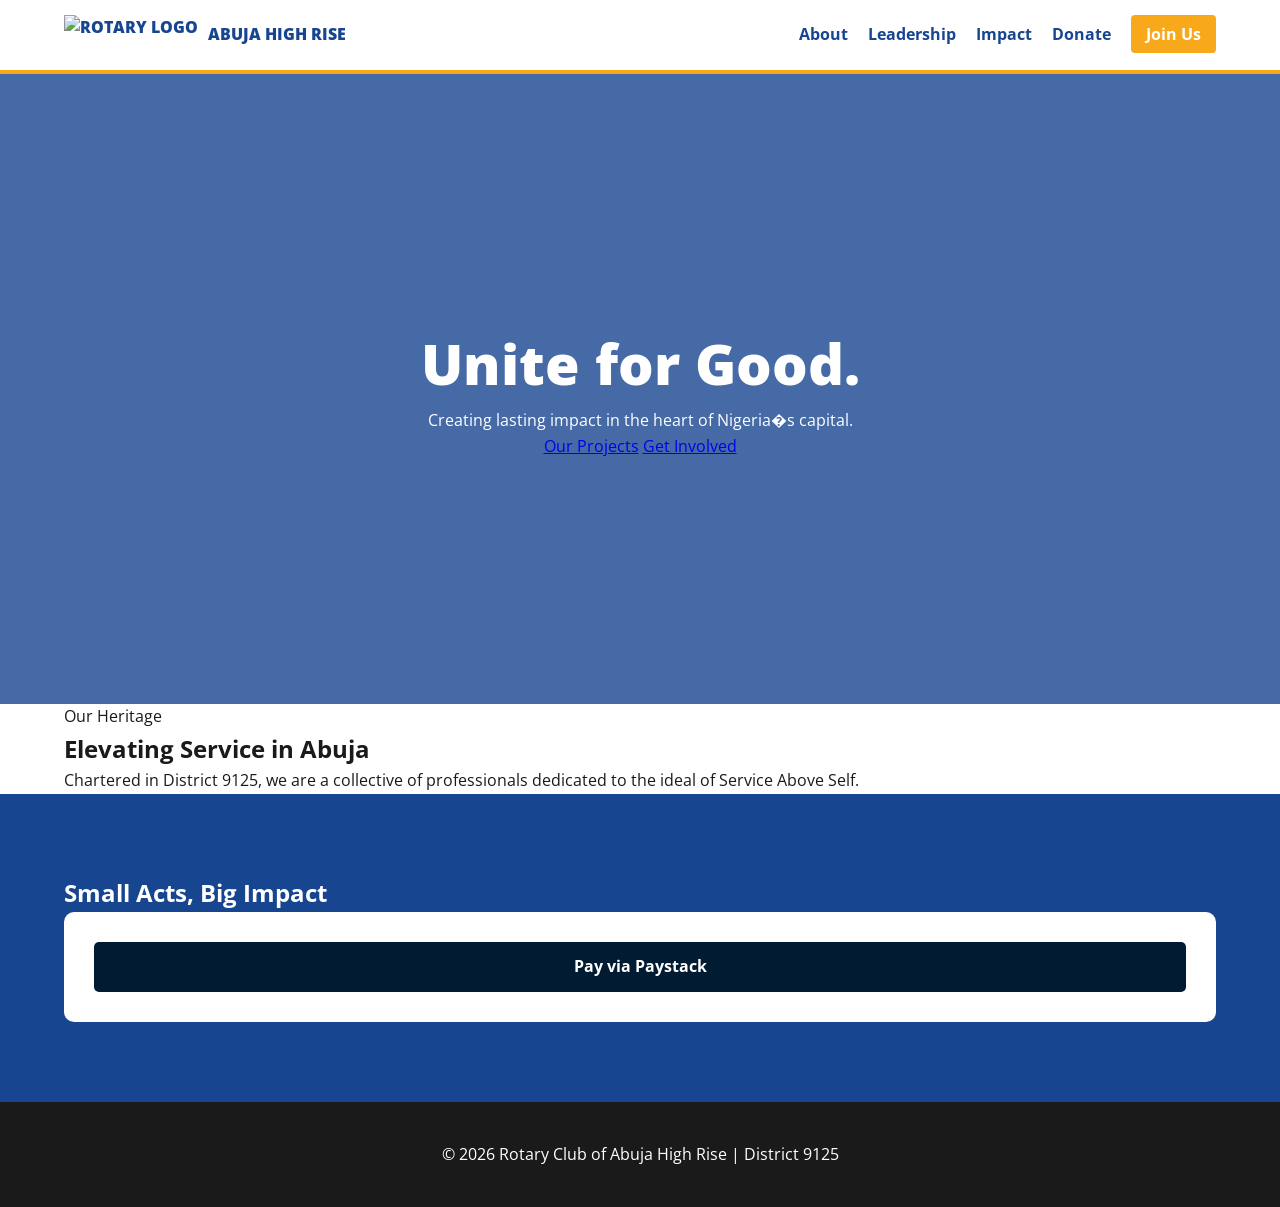
==== index.html @ 2c09dead "Initial 10/10 Build for Rotary Abuja High Rise" ====
<!DOCTYPE html>
<html lang="en">
<head>
    <meta charset="UTF-8">
    <meta name="viewport" content="width=device-width, initial-scale=1.0">
    <title>Rotary Club of Abuja High Rise | People of Action</title>
    <link href="https://fonts.googleapis.com/css2?family=Open+Sans:wght@400;600;700;800&display=swap" rel="stylesheet">
    <link rel="stylesheet" href="style.css">
</head>
<body>
    <header>
        <nav class="container">
            <div class="logo">
                <img src="https://brandcenter.rotary.org/resource/logo-masterbrand-signature.png" alt="Rotary Logo">
                <span>Abuja High Rise</span>
            </div>
            <ul class="nav-links">
                <li><a href="#about">About</a></li>
                <li><a href="#leadership">Leadership</a></li>
                <li><a href="#projects">Impact</a></li>
                <li><a href="#donate">Donate</a></li>
                <li><a href="#join" class="btn-gold">Join Us</a></li>
            </ul>
        </nav>
    </header>
    <section class="hero">
        <div class="hero-content container">
            <h1>Unite for Good.</h1>
            <p>Creating lasting impact in the heart of Nigeria�s capital.</p>
            <div class="hero-btns">
                <a href="#projects" class="btn-white">Our Projects</a>
                <a href="#join" class="btn-outline">Get Involved</a>
            </div>
        </div>
    </section>
    <section id="about" class="about-section container">
        <div class="about-grid">
            <div class="about-text">
                <span class="pre-title">Our Heritage</span>
                <h2>Elevating Service in Abuja</h2>
                <p>Chartered in District 9125, we are a collective of professionals dedicated to the ideal of Service Above Self.</p>
            </div>
        </div>
    </section>
    <section id="donate" class="donate-section">
        <div class="container donate-grid">
            <div class="donate-info"><h2>Small Acts, Big Impact</h2></div>
            <div class="payment-box">
                <a href="#" class="pay-btn paystack">Pay via Paystack</a>
            </div>
        </div>
    </section>
    <footer>
        <p>&copy; 2026 Rotary Club of Abuja High Rise | District 9125</p>
    </footer>
    <script src="script.js"></script>
</body>
</html>
---- style.css ----
:root { --rotary-blue: #17458F; --rotary-gold: #F7A81B; --white: #FFFFFF; --dark: #1a1a1a; }
* { box-sizing: border-box; margin: 0; padding: 0; scroll-behavior: smooth; }
body { font-family: 'Open Sans', sans-serif; color: var(--dark); line-height: 1.6; }
.container { width: 90%; max-width: 1200px; margin: auto; }
header { background: var(--white); padding: 15px 0; border-bottom: 4px solid var(--rotary-gold); position: sticky; top: 0; z-index: 1000; }
nav { display: flex; justify-content: space-between; align-items: center; }
.logo { display: flex; align-items: center; font-weight: 800; color: var(--rotary-blue); text-transform: uppercase; }
.logo img { height: 40px; margin-right: 10px; }
.nav-links { display: flex; list-style: none; gap: 20px; }
.nav-links a { text-decoration: none; color: var(--rotary-blue); font-weight: 700; }
.btn-gold { background: var(--rotary-gold); color: white !important; padding: 8px 15px; border-radius: 4px; }
.hero { background: linear-gradient(rgba(23,69,143,0.8), rgba(23,69,143,0.8)), url('hero.jpg') center/cover; height: 70vh; display: flex; align-items: center; color: white; text-align: center; }
.hero h1 { font-size: 3.5rem; font-weight: 800; }
.donate-section { background: var(--rotary-blue); color: white; padding: 80px 0; }
.payment-box { background: white; padding: 30px; border-radius: 10px; text-align: center; color: var(--dark); }
.pay-btn { display: block; padding: 12px; background: #011b33; color: white; text-decoration: none; border-radius: 5px; font-weight: 700; }
footer { background: var(--dark); color: white; text-align: center; padding: 40px 0; }
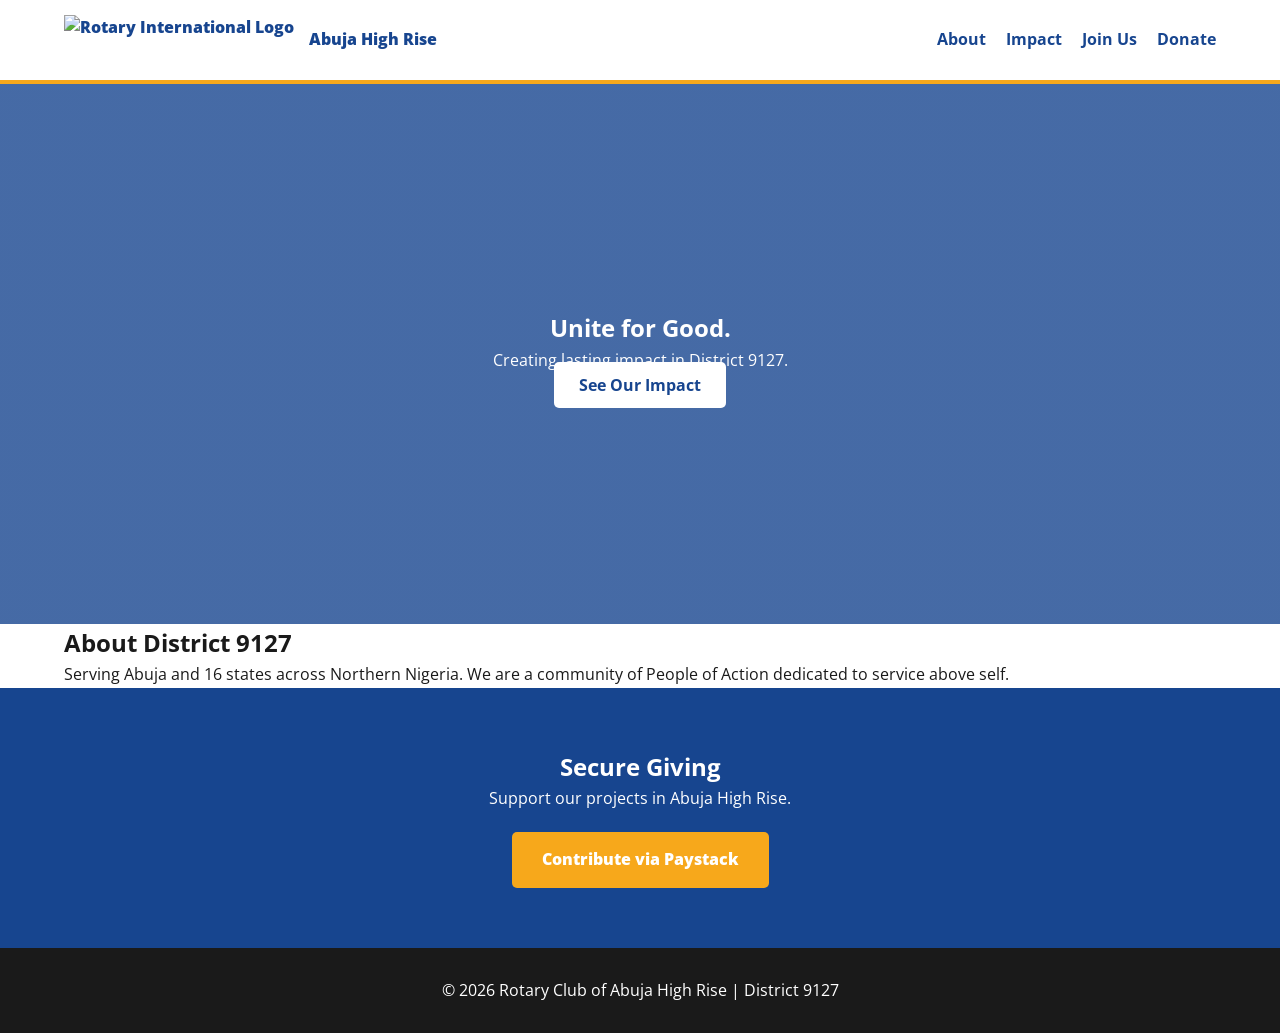
==== commit 08793701: "FINAL DEPLOY: District 9127 structure fixed" ====
--- a/index.html
+++ b/index.html
@@ -3,7 +3,7 @@
 <head>
     <meta charset="UTF-8">
     <meta name="viewport" content="width=device-width, initial-scale=1.0">
-    <title>Rotary Club of Abuja High Rise | People of Action</title>
+    <title>Rotary Club of Abuja High Rise | District 9127</title>
     <link href="https://fonts.googleapis.com/css2?family=Open+Sans:wght@400;600;700;800&display=swap" rel="stylesheet">
     <link rel="stylesheet" href="style.css">
 </head>
@@ -11,48 +11,43 @@
     <header>
         <nav class="container">
             <div class="logo">
-                <img src="https://brandcenter.rotary.org/resource/logo-masterbrand-signature.png" alt="Rotary Logo">
+                <img src="https://www.rotary.org/sites/all/themes/rotary_rotaryorg/images/logo-rotary.png" alt="Rotary International Logo">
                 <span>Abuja High Rise</span>
             </div>
             <ul class="nav-links">
                 <li><a href="#about">About</a></li>
-                <li><a href="#leadership">Leadership</a></li>
                 <li><a href="#projects">Impact</a></li>
-                <li><a href="#donate">Donate</a></li>
-                <li><a href="#join" class="btn-gold">Join Us</a></li>
+                <li><a href="#join">Join Us</a></li>
+                <li><a href="#donate" class="btn-gold">Donate</a></li>
             </ul>
         </nav>
     </header>
+
     <section class="hero">
         <div class="hero-content container">
             <h1>Unite for Good.</h1>
-            <p>Creating lasting impact in the heart of Nigeria�s capital.</p>
-            <div class="hero-btns">
-                <a href="#projects" class="btn-white">Our Projects</a>
-                <a href="#join" class="btn-outline">Get Involved</a>
-            </div>
+            <p>Creating lasting impact in District 9127.</p>
+            <a href="#projects" class="btn-white">See Our Impact</a>
         </div>
     </section>
-    <section id="about" class="about-section container">
-        <div class="about-grid">
-            <div class="about-text">
-                <span class="pre-title">Our Heritage</span>
-                <h2>Elevating Service in Abuja</h2>
-                <p>Chartered in District 9125, we are a collective of professionals dedicated to the ideal of Service Above Self.</p>
-            </div>
+
+    <section id="about" class="container section">
+        <h2>About District 9127</h2>
+        <p>Serving Abuja and 16 states across Northern Nigeria. We are a community of People of Action dedicated to service above self.</p>
+    </section>
+
+    <section id="donate" class="donate-section">
+        <div class="container">
+            <h2>Secure Giving</h2>
+            <p>Support our projects in Abuja High Rise.</p>
+            <a href="https://paystack.com" class="pay-btn">Contribute via Paystack</a>
         </div>
     </section>
-    <section id="donate" class="donate-section">
-        <div class="container donate-grid">
-            <div class="donate-info"><h2>Small Acts, Big Impact</h2></div>
-            <div class="payment-box">
-                <a href="#" class="pay-btn paystack">Pay via Paystack</a>
-            </div>
-        </div>
-    </section>
+
     <footer>
-        <p>&copy; 2026 Rotary Club of Abuja High Rise | District 9125</p>
+        <p>&copy; 2026 Rotary Club of Abuja High Rise | District 9127</p>
     </footer>
+
     <script src="script.js"></script>
 </body>
 </html>
--- a/style.css
+++ b/style.css
@@ -2,16 +2,18 @@
 * { box-sizing: border-box; margin: 0; padding: 0; scroll-behavior: smooth; }
 body { font-family: 'Open Sans', sans-serif; color: var(--dark); line-height: 1.6; }
 .container { width: 90%; max-width: 1200px; margin: auto; }
-header { background: var(--white); padding: 15px 0; border-bottom: 4px solid var(--rotary-gold); position: sticky; top: 0; z-index: 1000; }
+
+header { background: var(--white); padding: 15px 0; border-bottom: 4px solid var(--rotary-gold); position: sticky; top: 0; z-index: 9999; }
 nav { display: flex; justify-content: space-between; align-items: center; }
-.logo { display: flex; align-items: center; font-weight: 800; color: var(--rotary-blue); text-transform: uppercase; }
-.logo img { height: 40px; margin-right: 10px; }
-.nav-links { display: flex; list-style: none; gap: 20px; }
-.nav-links a { text-decoration: none; color: var(--rotary-blue); font-weight: 700; }
-.btn-gold { background: var(--rotary-gold); color: white !important; padding: 8px 15px; border-radius: 4px; }
-.hero { background: linear-gradient(rgba(23,69,143,0.8), rgba(23,69,143,0.8)), url('hero.jpg') center/cover; height: 70vh; display: flex; align-items: center; color: white; text-align: center; }
-.hero h1 { font-size: 3.5rem; font-weight: 800; }
-.donate-section { background: var(--rotary-blue); color: white; padding: 80px 0; }
-.payment-box { background: white; padding: 30px; border-radius: 10px; text-align: center; color: var(--dark); }
-.pay-btn { display: block; padding: 12px; background: #011b33; color: white; text-decoration: none; border-radius: 5px; font-weight: 700; }
-footer { background: var(--dark); color: white; text-align: center; padding: 40px 0; }
+.logo { display: flex; align-items: center; font-weight: 800; color: var(--rotary-blue); }
+.logo img { height: 50px; margin-right: 15px; }
+
+.nav-links { display: flex; list-style: none; gap: 20px; position: relative; z-index: 10000; }
+.nav-links a { text-decoration: none; color: var(--rotary-blue); font-weight: 700; cursor: pointer; }
+
+.hero { background: linear-gradient(rgba(23,69,143,0.8), rgba(23,69,143,0.8)), url('hero.jpg') center/cover; height: 60vh; display: flex; align-items: center; color: white; text-align: center; }
+.btn-white { background: white; color: var(--rotary-blue); padding: 12px 25px; text-decoration: none; border-radius: 5px; font-weight: bold; }
+
+.donate-section { background: var(--rotary-blue); color: white; text-align: center; padding: 60px 0; }
+.pay-btn { display: inline-block; background: var(--rotary-gold); color: white; padding: 15px 30px; text-decoration: none; border-radius: 5px; margin-top: 20px; font-weight: 800; }
+footer { background: var(--dark); color: white; text-align: center; padding: 30px 0; }
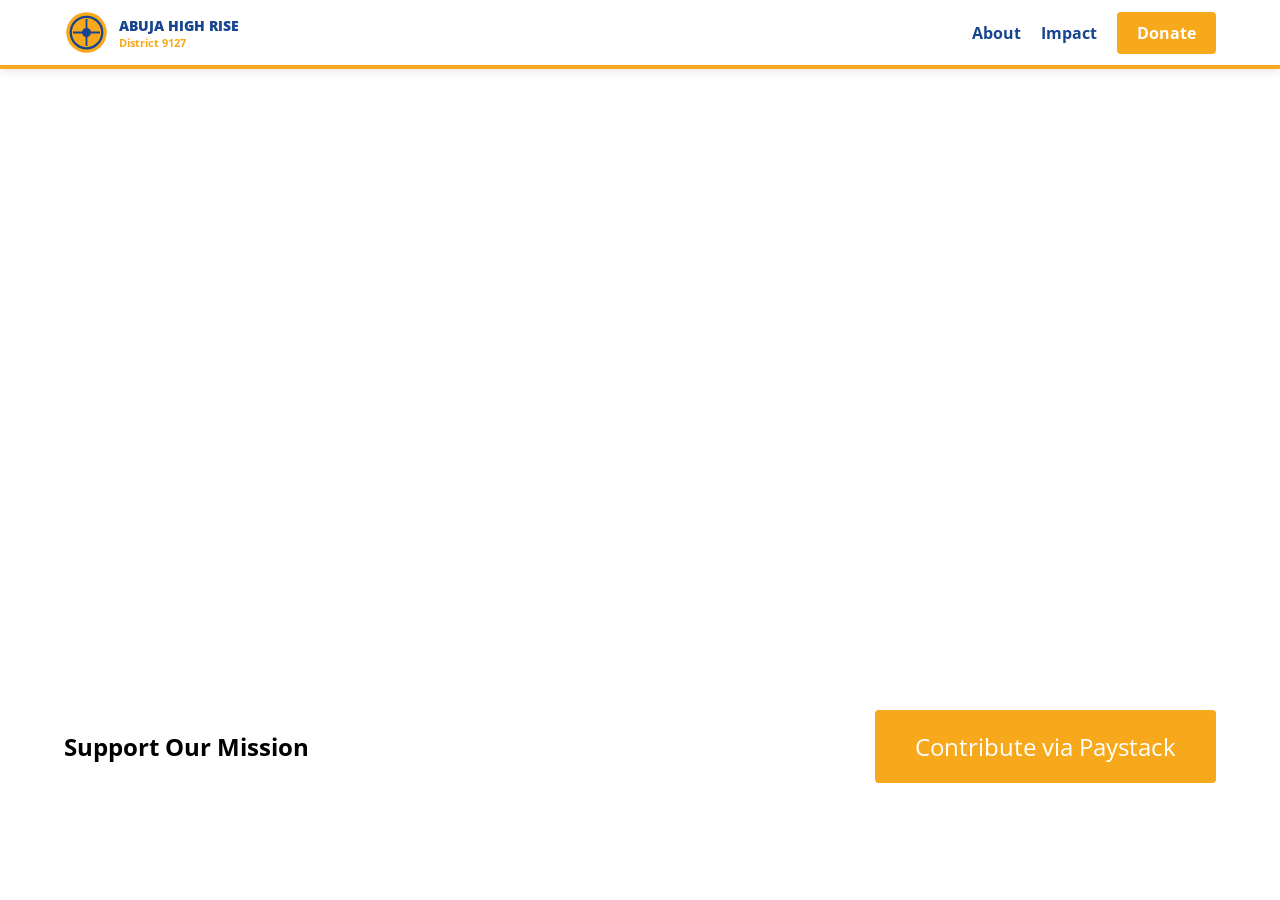
==== commit 03036d81: "ULTIMATE SYNC: Code, Logo, and Video Background" ====
--- a/index.html
+++ b/index.html
@@ -3,50 +3,51 @@
 <head>
     <meta charset="UTF-8">
     <meta name="viewport" content="width=device-width, initial-scale=1.0">
-    <title>Rotary Club of Abuja High Rise | District 9127</title>
-    <link href="https://fonts.googleapis.com/css2?family=Open+Sans:wght@400;600;700;800&display=swap" rel="stylesheet">
+    <title>Rotary Abuja High Rise | District 9127</title>
+    <link href="https://fonts.googleapis.com/css2?family=Open+Sans:wght@400;700;800&display=swap" rel="stylesheet">
     <link rel="stylesheet" href="style.css">
 </head>
-<body>
-    <header>
+<body class="watermark-bg">
+    <header class="main-header">
         <nav class="container">
-            <div class="logo">
-                <img src="https://www.rotary.org/sites/all/themes/rotary_rotaryorg/images/logo-rotary.png" alt="Rotary International Logo">
-                <span>Abuja High Rise</span>
+            <div class="logo-area">
+                <svg width="45" height="45" viewBox="0 0 100 100">
+                    <circle cx="50" cy="50" r="45" fill="#F7A81B" />
+                    <circle cx="50" cy="50" r="35" fill="none" stroke="#17458F" stroke-width="5" />
+                    <path d="M50 20 L50 80 M20 50 L80 50" stroke="#17458F" stroke-width="4"/>
+                    <circle cx="50" cy="50" r="10" fill="#17458F" />
+                </svg>
+                <div class="logo-text">
+                    <span class="club-name">Abuja High Rise</span>
+                    <span class="district-id">District 9127</span>
+                </div>
             </div>
             <ul class="nav-links">
                 <li><a href="#about">About</a></li>
                 <li><a href="#projects">Impact</a></li>
-                <li><a href="#join">Join Us</a></li>
-                <li><a href="#donate" class="btn-gold">Donate</a></li>
+                <li><a href="#donate" class="nav-cta">Donate</a></li>
             </ul>
         </nav>
     </header>
 
     <section class="hero">
+        <div class="video-container">
+            <video autoplay muted loop playsinline id="hero-video">
+                <source src="http://googleusercontent.com/generated_video_content/12130703399860979447" type="video/mp4">
+            </video>
+        </div>
         <div class="hero-content container">
-            <h1>Unite for Good.</h1>
-            <p>Creating lasting impact in District 9127.</p>
-            <a href="#projects" class="btn-white">See Our Impact</a>
+            <h1>People of Action.</h1>
+            <p>Serving Abuja and 16 Northern States in District 9127.</p>
         </div>
     </section>
 
-    <section id="about" class="container section">
-        <h2>About District 9127</h2>
-        <p>Serving Abuja and 16 states across Northern Nigeria. We are a community of People of Action dedicated to service above self.</p>
-    </section>
-
-    <section id="donate" class="donate-section">
+    <section id="donate" style="padding:100px 0; text-align:center;">
         <div class="container">
-            <h2>Secure Giving</h2>
-            <p>Support our projects in Abuja High Rise.</p>
-            <a href="https://paystack.com" class="pay-btn">Contribute via Paystack</a>
+            <h2>Support Our Mission</h2>
+            <a href="https://paystack.com" class="nav-cta" style="font-size:1.5rem; padding:20px 40px;">Contribute via Paystack</a>
         </div>
     </section>
-
-    <footer>
-        <p>&copy; 2026 Rotary Club of Abuja High Rise | District 9127</p>
-    </footer>
 
     <script src="script.js"></script>
 </body>
--- a/style.css
+++ b/style.css
@@ -1,19 +1,15 @@
-:root { --rotary-blue: #17458F; --rotary-gold: #F7A81B; --white: #FFFFFF; --dark: #1a1a1a; }
+:root { --rotary-blue: #17458F; --rotary-gold: #F7A81B; }
 * { box-sizing: border-box; margin: 0; padding: 0; scroll-behavior: smooth; }
-body { font-family: 'Open Sans', sans-serif; color: var(--dark); line-height: 1.6; }
-.container { width: 90%; max-width: 1200px; margin: auto; }
-
-header { background: var(--white); padding: 15px 0; border-bottom: 4px solid var(--rotary-gold); position: sticky; top: 0; z-index: 9999; }
-nav { display: flex; justify-content: space-between; align-items: center; }
-.logo { display: flex; align-items: center; font-weight: 800; color: var(--rotary-blue); }
-.logo img { height: 50px; margin-right: 15px; }
-
-.nav-links { display: flex; list-style: none; gap: 20px; position: relative; z-index: 10000; }
-.nav-links a { text-decoration: none; color: var(--rotary-blue); font-weight: 700; cursor: pointer; }
-
-.hero { background: linear-gradient(rgba(23,69,143,0.8), rgba(23,69,143,0.8)), url('hero.jpg') center/cover; height: 60vh; display: flex; align-items: center; color: white; text-align: center; }
-.btn-white { background: white; color: var(--rotary-blue); padding: 12px 25px; text-decoration: none; border-radius: 5px; font-weight: bold; }
-
-.donate-section { background: var(--rotary-blue); color: white; text-align: center; padding: 60px 0; }
-.pay-btn { display: inline-block; background: var(--rotary-gold); color: white; padding: 15px 30px; text-decoration: none; border-radius: 5px; margin-top: 20px; font-weight: 800; }
-footer { background: var(--dark); color: white; text-align: center; padding: 30px 0; }
+body { font-family: 'Open Sans', sans-serif; }
+.main-header { background: white; padding: 10px 0; border-bottom: 4px solid var(--rotary-gold); position: fixed; width: 100%; top: 0; z-index: 9999; box-shadow: 0 2px 10px rgba(0,0,0,0.1); }
+.container { width: 90%; max-width: 1200px; margin: auto; display: flex; justify-content: space-between; align-items: center; }
+.logo-area { display: flex; align-items: center; gap: 10px; }
+.logo-text { display: flex; flex-direction: column; }
+.club-name { font-weight: 800; color: var(--rotary-blue); text-transform: uppercase; font-size: 0.9rem; }
+.district-id { font-size: 0.7rem; color: var(--rotary-gold); font-weight: 700; }
+.nav-links { display: flex; list-style: none; gap: 20px; }
+.nav-links a { text-decoration: none; color: var(--rotary-blue); font-weight: 700; }
+.nav-cta { background: var(--rotary-gold); color: white !important; padding: 10px 20px; border-radius: 4px; text-decoration: none; }
+.hero { height: 60vh; display: flex; align-items: center; justify-content: center; color: white; text-align: center; margin-top: 70px; position: relative; overflow: hidden; }
+.video-container { position: absolute; top: 0; left: 0; width: 100%; height: 100%; z-index: -1; }
+#hero-video { width: 100%; height: 100%; object-fit: cover; filter: brightness(40%); }
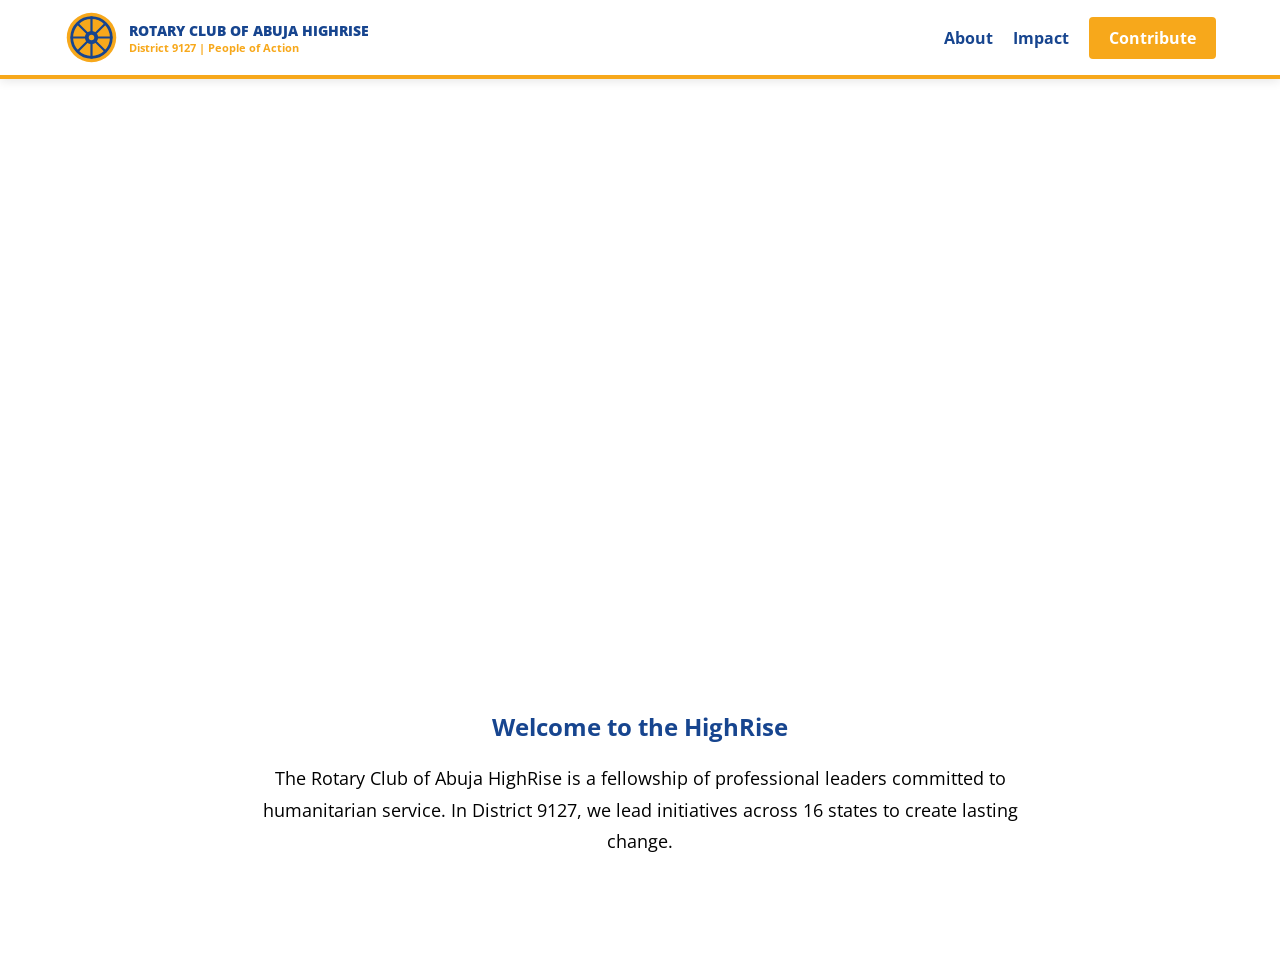
==== commit 774481c5: "FINAL: Applied HighRise branding and SVG logo" ====
--- a/index.html
+++ b/index.html
@@ -3,7 +3,7 @@
 <head>
     <meta charset="UTF-8">
     <meta name="viewport" content="width=device-width, initial-scale=1.0">
-    <title>Rotary Abuja High Rise | District 9127</title>
+    <title>Rotary Club of Abuja HighRise | District 9127</title>
     <link href="https://fonts.googleapis.com/css2?family=Open+Sans:wght@400;700;800&display=swap" rel="stylesheet">
     <link rel="stylesheet" href="style.css">
 </head>
@@ -11,21 +11,22 @@
     <header class="main-header">
         <nav class="container">
             <div class="logo-area">
-                <svg width="45" height="45" viewBox="0 0 100 100">
+                <svg width="55" height="55" viewBox="0 0 100 100" xmlns="http://www.w3.org/2000/svg">
                     <circle cx="50" cy="50" r="45" fill="#F7A81B" />
-                    <circle cx="50" cy="50" r="35" fill="none" stroke="#17458F" stroke-width="5" />
-                    <path d="M50 20 L50 80 M20 50 L80 50" stroke="#17458F" stroke-width="4"/>
-                    <circle cx="50" cy="50" r="10" fill="#17458F" />
+                    <circle cx="50" cy="50" r="36" fill="none" stroke="#17458F" stroke-width="5" />
+                    <path d="M50 12 L50 88 M12 50 L88 50 M24 24 L76 76 M24 76 L76 24" stroke="#17458F" stroke-width="4"/>
+                    <circle cx="50" cy="50" r="12" fill="#17458F" />
+                    <circle cx="50" cy="50" r="5" fill="#F7A81B" />
                 </svg>
                 <div class="logo-text">
-                    <span class="club-name">Abuja High Rise</span>
-                    <span class="district-id">District 9127</span>
+                    <span class="club-name">Rotary Club of Abuja HighRise</span>
+                    <span class="district-id">District 9127 | People of Action</span>
                 </div>
             </div>
             <ul class="nav-links">
                 <li><a href="#about">About</a></li>
                 <li><a href="#projects">Impact</a></li>
-                <li><a href="#donate" class="nav-cta">Donate</a></li>
+                <li><a href="https://paystack.com" class="nav-cta">Contribute</a></li>
             </ul>
         </nav>
     </header>
@@ -33,19 +34,22 @@
     <section class="hero">
         <div class="video-container">
             <video autoplay muted loop playsinline id="hero-video">
-                <source src="http://googleusercontent.com/generated_video_content/12130703399860979447" type="video/mp4">
+                <source src="https://googleusercontent.com/generated_video_content/12130703399860979447" type="video/mp4">
             </video>
         </div>
         <div class="hero-content container">
-            <h1>People of Action.</h1>
-            <p>Serving Abuja and 16 Northern States in District 9127.</p>
+            <h1>Service Above Self.</h1>
+            <p>Empowering Northern Nigeria through the 7 Areas of Focus.</p>
         </div>
     </section>
 
-    <section id="donate" style="padding:100px 0; text-align:center;">
-        <div class="container">
-            <h2>Support Our Mission</h2>
-            <a href="https://paystack.com" class="nav-cta" style="font-size:1.5rem; padding:20px 40px;">Contribute via Paystack</a>
+    <section id="about" style="padding:100px 0; background: #fff;">
+        <div class="container" style="display:block; text-align:center;">
+            <h2 style="color:#17458F; margin-bottom:20px;">Welcome to the HighRise</h2>
+            <p style="max-width:800px; margin:auto; font-size:1.1rem; line-height:1.8;">
+                The Rotary Club of Abuja HighRise is a fellowship of professional leaders committed to humanitarian service. 
+                In District 9127, we lead initiatives across 16 states to create lasting change.
+            </p>
         </div>
     </section>
 
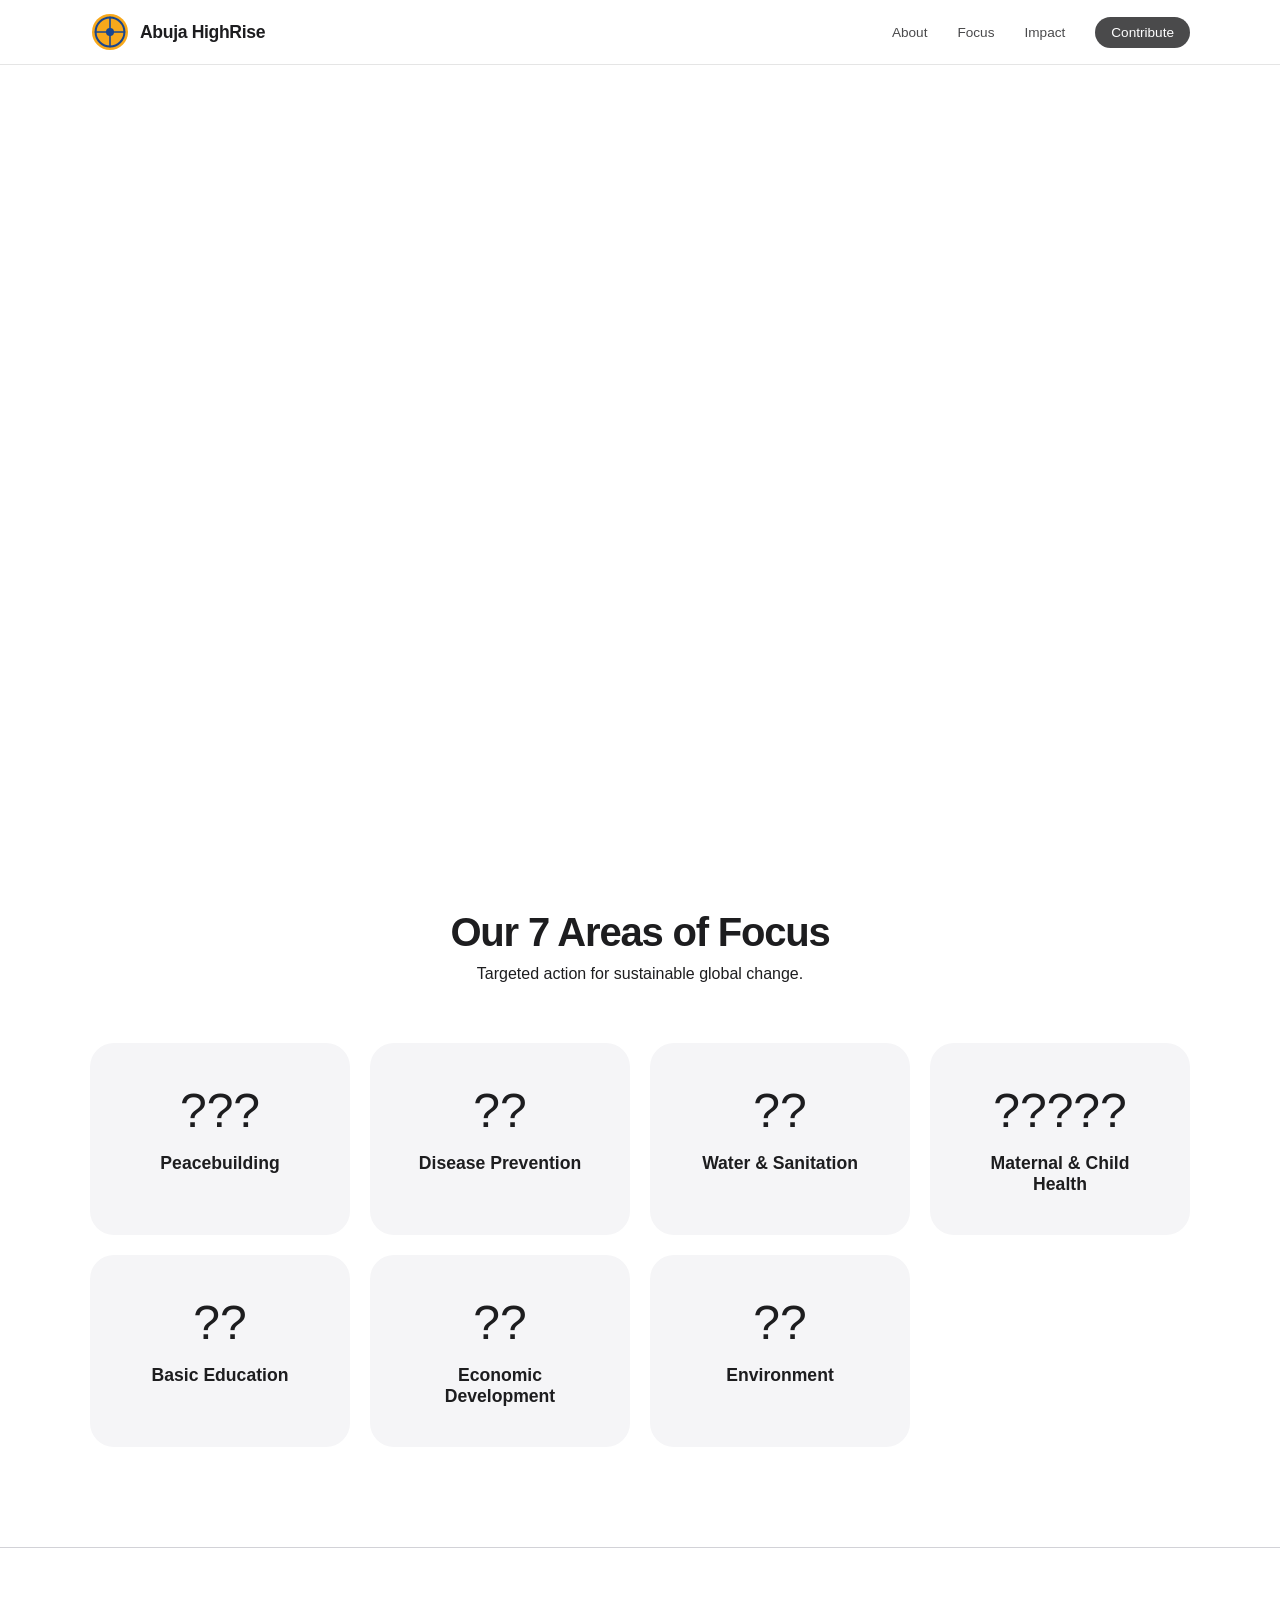
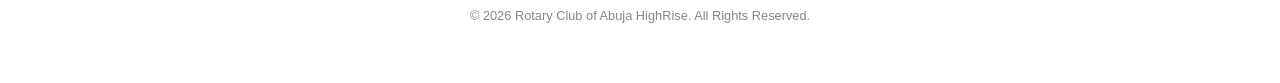
==== commit 2b1eee44: "APPLE 10/10 REBUILD: Minimalist UI, Glassmorphism, and 7 Areas of Focus" ====
--- a/index.html
+++ b/index.html
@@ -4,55 +4,62 @@
     <meta charset="UTF-8">
     <meta name="viewport" content="width=device-width, initial-scale=1.0">
     <title>Rotary Club of Abuja HighRise | District 9127</title>
-    <link href="https://fonts.googleapis.com/css2?family=Open+Sans:wght@400;700;800&display=swap" rel="stylesheet">
     <link rel="stylesheet" href="style.css">
 </head>
-<body class="watermark-bg">
-    <header class="main-header">
+<body>
+    <header class="glass-header">
         <nav class="container">
             <div class="logo-area">
-                <svg width="55" height="55" viewBox="0 0 100 100" xmlns="http://www.w3.org/2000/svg">
+                <svg width="40" height="40" viewBox="0 0 100 100">
                     <circle cx="50" cy="50" r="45" fill="#F7A81B" />
                     <circle cx="50" cy="50" r="36" fill="none" stroke="#17458F" stroke-width="5" />
-                    <path d="M50 12 L50 88 M12 50 L88 50 M24 24 L76 76 M24 76 L76 24" stroke="#17458F" stroke-width="4"/>
-                    <circle cx="50" cy="50" r="12" fill="#17458F" />
-                    <circle cx="50" cy="50" r="5" fill="#F7A81B" />
+                    <path d="M50 12 L50 88 M12 50 L88 50" stroke="#17458F" stroke-width="4"/>
+                    <circle cx="50" cy="50" r="10" fill="#17458F" />
                 </svg>
-                <div class="logo-text">
-                    <span class="club-name">Rotary Club of Abuja HighRise</span>
-                    <span class="district-id">District 9127 | People of Action</span>
-                </div>
+                <span class="club-name">Abuja HighRise</span>
             </div>
             <ul class="nav-links">
                 <li><a href="#about">About</a></li>
+                <li><a href="#focus">Focus</a></li>
                 <li><a href="#projects">Impact</a></li>
-                <li><a href="https://paystack.com" class="nav-cta">Contribute</a></li>
+                <li><a href="https://paystack.com" class="btn-apple">Contribute</a></li>
             </ul>
         </nav>
     </header>
 
-    <section class="hero">
-        <div class="video-container">
+    <section class="hero-apple">
+        <div class="video-bg">
             <video autoplay muted loop playsinline id="hero-video">
                 <source src="https://googleusercontent.com/generated_video_content/12130703399860979447" type="video/mp4">
             </video>
         </div>
-        <div class="hero-content container">
-            <h1>Service Above Self.</h1>
-            <p>Empowering Northern Nigeria through the 7 Areas of Focus.</p>
+        <div class="hero-text container">
+            <span class="badge">District 9127</span>
+            <h1>Service. Elevated.</h1>
+            <p>The Rotary Club of Abuja HighRise is pioneering humanitarian excellence across Northern Nigeria.</p>
         </div>
     </section>
 
-    <section id="about" style="padding:100px 0; background: #fff;">
-        <div class="container" style="display:block; text-align:center;">
-            <h2 style="color:#17458F; margin-bottom:20px;">Welcome to the HighRise</h2>
-            <p style="max-width:800px; margin:auto; font-size:1.1rem; line-height:1.8;">
-                The Rotary Club of Abuja HighRise is a fellowship of professional leaders committed to humanitarian service. 
-                In District 9127, we lead initiatives across 16 states to create lasting change.
-            </p>
+    <section id="focus" class="focus-section container">
+        <div class="section-intro">
+            <h2>Our 7 Areas of Focus</h2>
+            <p>Targeted action for sustainable global change.</p>
+        </div>
+        <div class="focus-grid">
+            <div class="focus-card"><span>???</span><h3>Peacebuilding</h3></div>
+            <div class="focus-card"><span>??</span><h3>Disease Prevention</h3></div>
+            <div class="focus-card"><span>??</span><h3>Water & Sanitation</h3></div>
+            <div class="focus-card"><span>?????</span><h3>Maternal & Child Health</h3></div>
+            <div class="focus-card"><span>??</span><h3>Basic Education</h3></div>
+            <div class="focus-card"><span>??</span><h3>Economic Development</h3></div>
+            <div class="focus-card"><span>??</span><h3>Environment</h3></div>
         </div>
     </section>
 
-    <script src="script.js"></script>
+    <footer class="apple-footer">
+        <div class="container">
+            <p>&copy; 2026 Rotary Club of Abuja HighRise. All Rights Reserved.</p>
+        </div>
+    </footer>
 </body>
 </html>
--- a/style.css
+++ b/style.css
@@ -1,15 +1,55 @@
-:root { --rotary-blue: #17458F; --rotary-gold: #F7A81B; }
+:root {
+    --apple-blue: #0071e3;
+    --rotary-blue: #17458F;
+    --rotary-gold: #F7A81B;
+    --bg-light: #f5f5f7;
+}
+
 * { box-sizing: border-box; margin: 0; padding: 0; scroll-behavior: smooth; }
-body { font-family: 'Open Sans', sans-serif; }
-.main-header { background: white; padding: 10px 0; border-bottom: 4px solid var(--rotary-gold); position: fixed; width: 100%; top: 0; z-index: 9999; box-shadow: 0 2px 10px rgba(0,0,0,0.1); }
-.container { width: 90%; max-width: 1200px; margin: auto; display: flex; justify-content: space-between; align-items: center; }
+body { font-family: -apple-system, BlinkMacSystemFont, "Segoe UI", Roboto, Helvetica, Arial, sans-serif; background: white; color: #1d1d1f; -webkit-font-smoothing: antialiased; }
+
+.container { width: 90%; max-width: 1100px; margin: auto; }
+
+/* GLASS HEADER */
+.glass-header {
+    background: rgba(255, 255, 255, 0.72);
+    backdrop-filter: saturate(180%) blur(20px);
+    position: fixed; top: 0; width: 100%; z-index: 100;
+    border-bottom: 0.5px solid rgba(0,0,0,0.1);
+    padding: 12px 0;
+}
+nav { display: flex; justify-content: space-between; align-items: center; }
 .logo-area { display: flex; align-items: center; gap: 10px; }
-.logo-text { display: flex; flex-direction: column; }
-.club-name { font-weight: 800; color: var(--rotary-blue); text-transform: uppercase; font-size: 0.9rem; }
-.district-id { font-size: 0.7rem; color: var(--rotary-gold); font-weight: 700; }
-.nav-links { display: flex; list-style: none; gap: 20px; }
-.nav-links a { text-decoration: none; color: var(--rotary-blue); font-weight: 700; }
-.nav-cta { background: var(--rotary-gold); color: white !important; padding: 10px 20px; border-radius: 4px; text-decoration: none; }
-.hero { height: 60vh; display: flex; align-items: center; justify-content: center; color: white; text-align: center; margin-top: 70px; position: relative; overflow: hidden; }
-.video-container { position: absolute; top: 0; left: 0; width: 100%; height: 100%; z-index: -1; }
-#hero-video { width: 100%; height: 100%; object-fit: cover; filter: brightness(40%); }
+.club-name { font-weight: 700; font-size: 1.1rem; letter-spacing: -0.02em; }
+
+.nav-links { display: flex; list-style: none; gap: 30px; align-items: center; }
+.nav-links a { text-decoration: none; color: #1d1d1f; font-size: 0.85rem; font-weight: 500; opacity: 0.8; transition: 0.3s; }
+.nav-links a:hover { opacity: 1; }
+.btn-apple { background: #1d1d1f; color: white !important; padding: 8px 16px; border-radius: 20px; font-weight: 600; }
+
+/* HERO APPLE */
+.hero-apple {
+    height: 90vh; position: relative; display: flex; align-items: center; justify-content: center;
+    overflow: hidden; text-align: center; color: white;
+}
+.video-bg { position: absolute; top: 0; left: 0; width: 100%; height: 100%; z-index: -1; }
+#hero-video { width: 100%; height: 100%; object-fit: cover; filter: brightness(60%); }
+
+.badge { display: inline-block; padding: 6px 12px; background: rgba(255,255,255,0.2); backdrop-filter: blur(10px); border-radius: 20px; font-size: 0.75rem; font-weight: 700; margin-bottom: 20px; }
+.hero-text h1 { font-size: clamp(3rem, 8vw, 5rem); font-weight: 800; letter-spacing: -0.04em; margin-bottom: 10px; }
+.hero-text p { font-size: 1.3rem; max-width: 600px; margin: auto; font-weight: 400; opacity: 0.9; }
+
+/* FOCUS SECTION */
+.focus-section { padding: 100px 0; }
+.section-intro { text-align: center; margin-bottom: 60px; }
+.section-intro h2 { font-size: 2.5rem; font-weight: 700; letter-spacing: -0.03em; margin-bottom: 10px; }
+.focus-grid { display: grid; grid-template-columns: repeat(auto-fit, minmax(240px, 1fr)); gap: 20px; }
+.focus-card {
+    background: var(--bg-light); padding: 40px; border-radius: 24px; text-align: center;
+    transition: transform 0.4s cubic-bezier(0.4, 0, 0.2, 1);
+}
+.focus-card:hover { transform: scale(1.03); }
+.focus-card span { font-size: 3rem; display: block; margin-bottom: 15px; }
+.focus-card h3 { font-size: 1.1rem; font-weight: 600; }
+
+.apple-footer { padding: 60px 0; border-top: 0.5px solid #d2d2d7; text-align: center; font-size: 0.8rem; color: #86868b; }
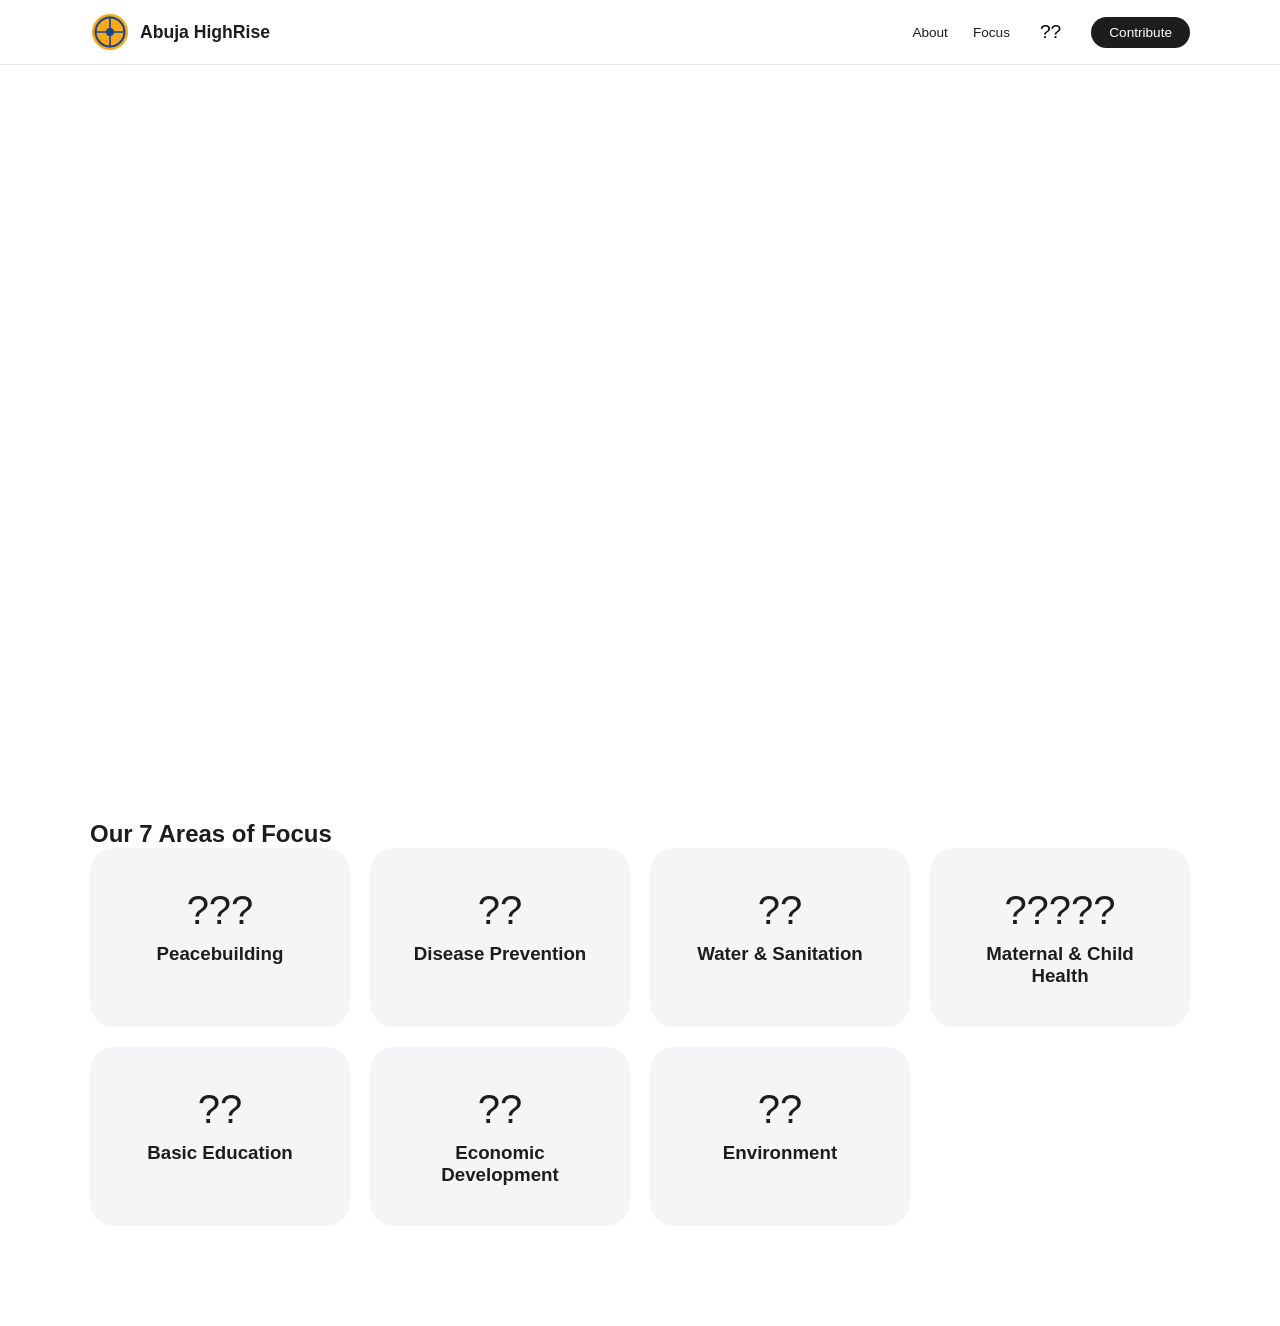
==== commit b204d9f7: "Apple 10/10 Upgrade: Added Dark Mode Toggle & Variable Logic" ====
--- a/index.html
+++ b/index.html
@@ -1,5 +1,5 @@
 <!DOCTYPE html>
-<html lang="en">
+<html lang="en" data-theme="light">
 <head>
     <meta charset="UTF-8">
     <meta name="viewport" content="width=device-width, initial-scale=1.0">
@@ -11,17 +11,17 @@
         <nav class="container">
             <div class="logo-area">
                 <svg width="40" height="40" viewBox="0 0 100 100">
-                    <circle cx="50" cy="50" r="45" fill="#F7A81B" />
-                    <circle cx="50" cy="50" r="36" fill="none" stroke="#17458F" stroke-width="5" />
-                    <path d="M50 12 L50 88 M12 50 L88 50" stroke="#17458F" stroke-width="4"/>
-                    <circle cx="50" cy="50" r="10" fill="#17458F" />
+                    <circle cx="50" cy="50" r="45" fill="var(--rotary-gold)" />
+                    <circle cx="50" cy="50" r="36" fill="none" stroke="var(--rotary-blue)" stroke-width="5" />
+                    <path d="M50 12 L50 88 M12 50 L88 50" stroke="var(--rotary-blue)" stroke-width="4"/>
+                    <circle cx="50" cy="50" r="10" fill="var(--rotary-blue)" />
                 </svg>
                 <span class="club-name">Abuja HighRise</span>
             </div>
             <ul class="nav-links">
                 <li><a href="#about">About</a></li>
                 <li><a href="#focus">Focus</a></li>
-                <li><a href="#projects">Impact</a></li>
+                <li><button id="theme-toggle" class="theme-btn">??</button></li>
                 <li><a href="https://paystack.com" class="btn-apple">Contribute</a></li>
             </ul>
         </nav>
@@ -36,14 +36,13 @@
         <div class="hero-text container">
             <span class="badge">District 9127</span>
             <h1>Service. Elevated.</h1>
-            <p>The Rotary Club of Abuja HighRise is pioneering humanitarian excellence across Northern Nigeria.</p>
+            <p>The Rotary Club of Abuja HighRise is pioneering humanitarian excellence.</p>
         </div>
     </section>
 
     <section id="focus" class="focus-section container">
         <div class="section-intro">
             <h2>Our 7 Areas of Focus</h2>
-            <p>Targeted action for sustainable global change.</p>
         </div>
         <div class="focus-grid">
             <div class="focus-card"><span>???</span><h3>Peacebuilding</h3></div>
@@ -56,10 +55,6 @@
         </div>
     </section>
 
-    <footer class="apple-footer">
-        <div class="container">
-            <p>&copy; 2026 Rotary Club of Abuja HighRise. All Rights Reserved.</p>
-        </div>
-    </footer>
+    <script src="script.js"></script>
 </body>
 </html>
--- a/style.css
+++ b/style.css
@@ -1,55 +1,44 @@
 :root {
-    --apple-blue: #0071e3;
     --rotary-blue: #17458F;
     --rotary-gold: #F7A81B;
-    --bg-light: #f5f5f7;
+    --bg: #ffffff;
+    --text: #1d1d1f;
+    --card-bg: #f5f5f7;
+    --header-bg: rgba(255, 255, 255, 0.72);
+}
+
+[data-theme="dark"] {
+    --bg: #000000;
+    --text: #f5f5f7;
+    --card-bg: #1c1c1e;
+    --header-bg: rgba(0, 0, 0, 0.72);
+    --rotary-blue: #4d94ff; /* Lighter blue for dark mode contrast */
 }
 
 * { box-sizing: border-box; margin: 0; padding: 0; scroll-behavior: smooth; }
-body { font-family: -apple-system, BlinkMacSystemFont, "Segoe UI", Roboto, Helvetica, Arial, sans-serif; background: white; color: #1d1d1f; -webkit-font-smoothing: antialiased; }
+body { font-family: -apple-system, sans-serif; background: var(--bg); color: var(--text); transition: background 0.5s ease, color 0.5s ease; }
 
 .container { width: 90%; max-width: 1100px; margin: auto; }
 
-/* GLASS HEADER */
 .glass-header {
-    background: rgba(255, 255, 255, 0.72);
-    backdrop-filter: saturate(180%) blur(20px);
-    position: fixed; top: 0; width: 100%; z-index: 100;
-    border-bottom: 0.5px solid rgba(0,0,0,0.1);
-    padding: 12px 0;
+    background: var(--header-bg); backdrop-filter: saturate(180%) blur(20px);
+    position: fixed; top: 0; width: 100%; z-index: 100; padding: 12px 0; border-bottom: 0.5px solid rgba(128,128,128,0.2);
 }
 nav { display: flex; justify-content: space-between; align-items: center; }
 .logo-area { display: flex; align-items: center; gap: 10px; }
-.club-name { font-weight: 700; font-size: 1.1rem; letter-spacing: -0.02em; }
+.club-name { font-weight: 700; font-size: 1.1rem; }
 
-.nav-links { display: flex; list-style: none; gap: 30px; align-items: center; }
-.nav-links a { text-decoration: none; color: #1d1d1f; font-size: 0.85rem; font-weight: 500; opacity: 0.8; transition: 0.3s; }
-.nav-links a:hover { opacity: 1; }
-.btn-apple { background: #1d1d1f; color: white !important; padding: 8px 16px; border-radius: 20px; font-weight: 600; }
+.nav-links { display: flex; list-style: none; gap: 25px; align-items: center; }
+.nav-links a { text-decoration: none; color: var(--text); font-size: 0.85rem; font-weight: 500; }
+.theme-btn { background: none; border: none; font-size: 1.2rem; cursor: pointer; padding: 5px; }
 
-/* HERO APPLE */
-.hero-apple {
-    height: 90vh; position: relative; display: flex; align-items: center; justify-content: center;
-    overflow: hidden; text-align: center; color: white;
-}
+.btn-apple { background: var(--text); color: var(--bg) !important; padding: 8px 18px; border-radius: 20px; font-weight: 600; text-decoration: none; }
+
+.hero-apple { height: 80vh; position: relative; display: flex; align-items: center; justify-content: center; overflow: hidden; text-align: center; color: white; }
 .video-bg { position: absolute; top: 0; left: 0; width: 100%; height: 100%; z-index: -1; }
-#hero-video { width: 100%; height: 100%; object-fit: cover; filter: brightness(60%); }
+#hero-video { width: 100%; height: 100%; object-fit: cover; filter: brightness(50%); }
 
-.badge { display: inline-block; padding: 6px 12px; background: rgba(255,255,255,0.2); backdrop-filter: blur(10px); border-radius: 20px; font-size: 0.75rem; font-weight: 700; margin-bottom: 20px; }
-.hero-text h1 { font-size: clamp(3rem, 8vw, 5rem); font-weight: 800; letter-spacing: -0.04em; margin-bottom: 10px; }
-.hero-text p { font-size: 1.3rem; max-width: 600px; margin: auto; font-weight: 400; opacity: 0.9; }
-
-/* FOCUS SECTION */
 .focus-section { padding: 100px 0; }
-.section-intro { text-align: center; margin-bottom: 60px; }
-.section-intro h2 { font-size: 2.5rem; font-weight: 700; letter-spacing: -0.03em; margin-bottom: 10px; }
-.focus-grid { display: grid; grid-template-columns: repeat(auto-fit, minmax(240px, 1fr)); gap: 20px; }
-.focus-card {
-    background: var(--bg-light); padding: 40px; border-radius: 24px; text-align: center;
-    transition: transform 0.4s cubic-bezier(0.4, 0, 0.2, 1);
-}
-.focus-card:hover { transform: scale(1.03); }
-.focus-card span { font-size: 3rem; display: block; margin-bottom: 15px; }
-.focus-card h3 { font-size: 1.1rem; font-weight: 600; }
-
-.apple-footer { padding: 60px 0; border-top: 0.5px solid #d2d2d7; text-align: center; font-size: 0.8rem; color: #86868b; }
+.focus-grid { display: grid; grid-template-columns: repeat(auto-fit, minmax(220px, 1fr)); gap: 20px; }
+.focus-card { background: var(--card-bg); padding: 40px; border-radius: 24px; text-align: center; transition: 0.3s; }
+.focus-card span { font-size: 2.5rem; display: block; margin-bottom: 10px; }
